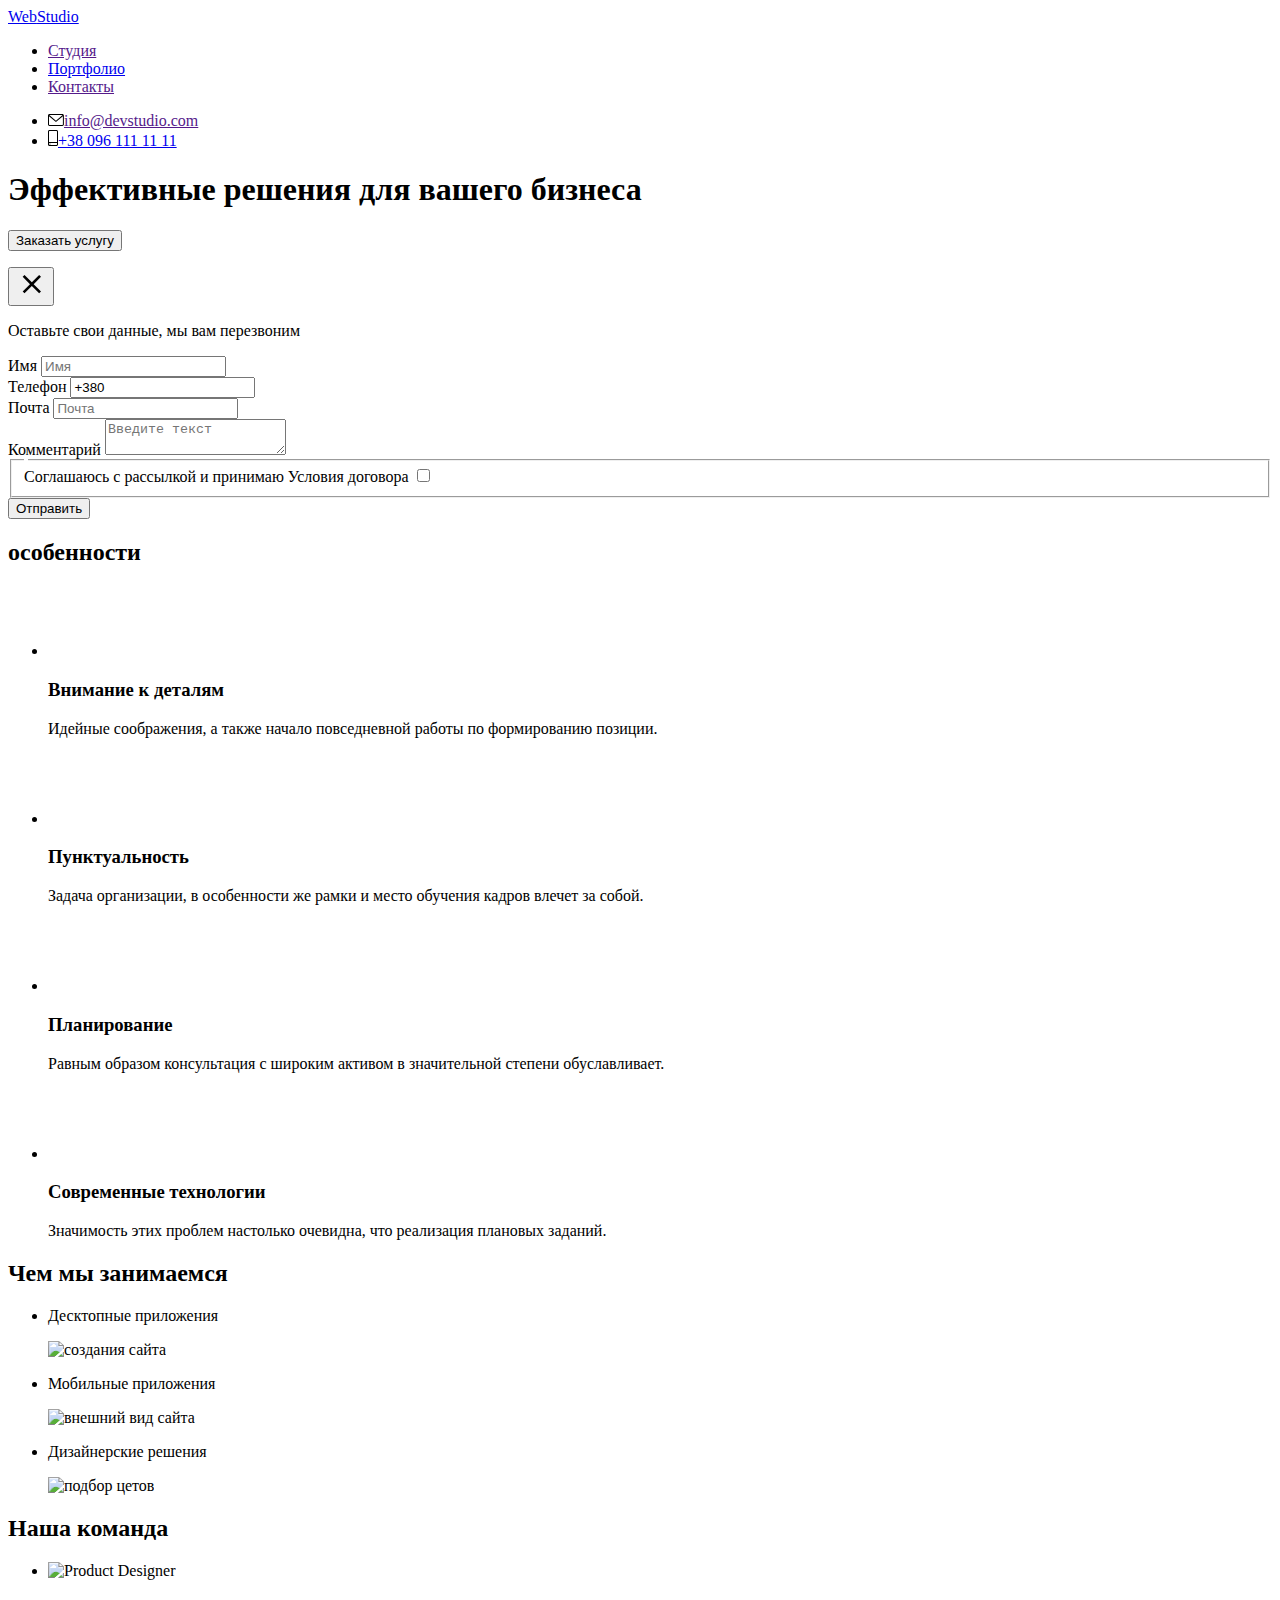
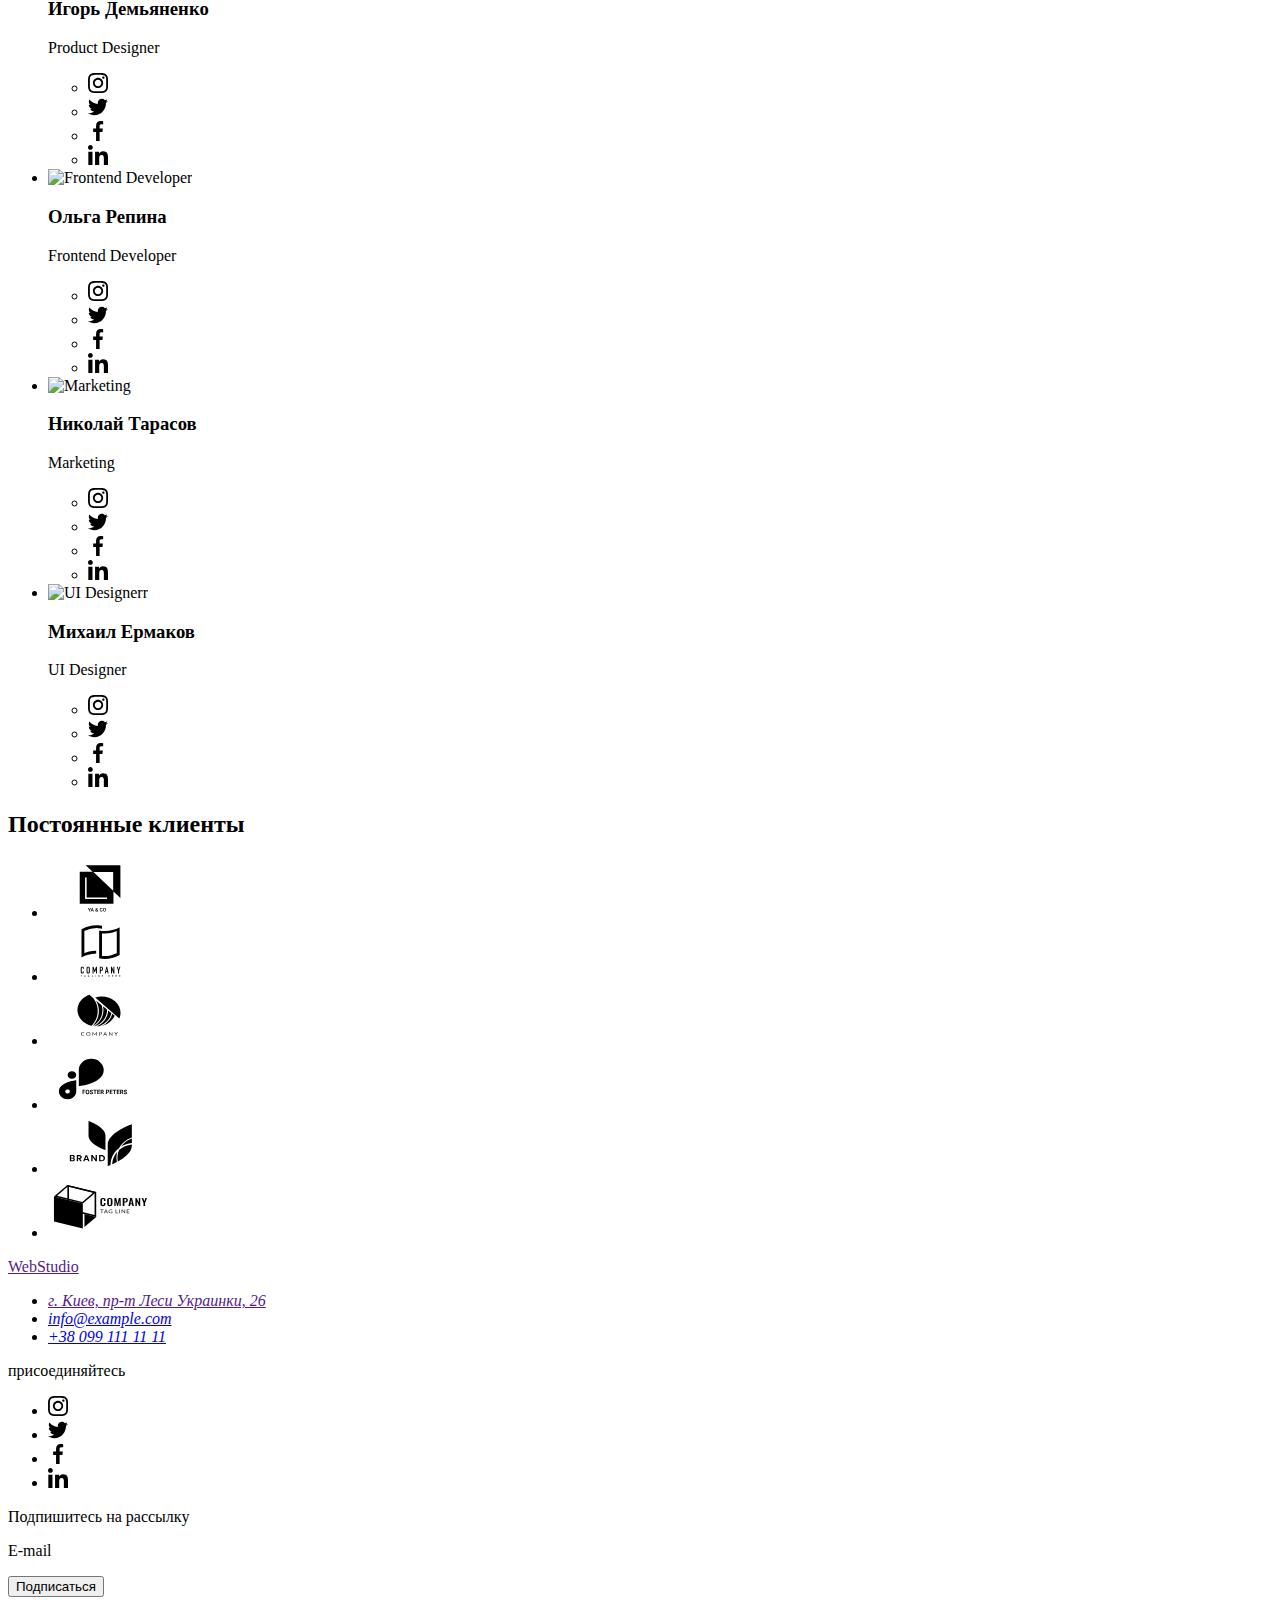
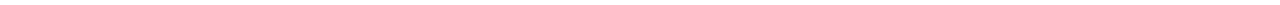
==== index.html @ a174d44d "Create index.html" ====
<!DOCTYPE html>
<html lang="ru">

<head>
    <meta charset="UTF-8" />
    <meta http-equiv="X-UA-Compatible" content="IE=edge" />
    <meta name="viewport" content="width=device-width, initial-scale=1.0" />
    <title>WebStudio</title>
    <link rel="preconnect" href="https://fonts.googleapis.com">
    <link rel="preconnect" href="https://fonts.gstatic.com" crossorigin>
    <link
        href="https://fonts.googleapis.com/css2?family=Raleway:wght@700&family=Roboto:wght@400;500;700;900&display=swap"
        rel="stylesheet">
        <link rel="stylesheet" href="https://cdnjs.cloudflare.com/ajax/libs/modern-normalize/1.1.0/modern-normalize.min.css"
            integrity="sha512-wpPYUAdjBVSE4KJnH1VR1HeZfpl1ub8YT/NKx4PuQ5NmX2tKuGu6U/JRp5y+Y8XG2tV+wKQpNHVUX03MfMFn9Q=="
            crossorigin="anonymous" referrerpolicy="no-referrer" />
        <link rel="stylesheet" href="css/styles.css">
</head>

<body>
    <!-- #header-->
    <header class="header2">
        <div class="container container-flax"> 
           
    
        <nav class="header-nav">
            <a class="header-logo" href="./index.html"><span class="header-logo-web">Web</span>Studio</a>

            <ul class="header-list1 list">
                <li class="header-item"><a href="" class="header-link link active">Студия</a></li>
                <li class="header-item"><a href="./portfolio.html" class="header-link link">Портфолио</a></li>
                <li class="header-item"><a href="" class="header-link link">Контакты</a></li>
            </ul>
        </nav>
    
        <ul class="header-list2 list">
           
            <li class="header-items header-item2 link"><a class="header-adres link" href=""><svg class="header-soc-icon" width="16" height="12">
                <use href="./images/symbol-defs2.svg#icon-envelope-1"></use>
            </svg>info@devstudio.com</a>
            </li>
         
            <li class="header-items-adres"><a class="header-tel link" href="tel:+380961111111"> <svg class="header-soc-icon" width="10" height="16">
                <use href="./images/symbol-defs2.svg#icon-smartphone-1"></use>
            </svg>+38 096 111 11 11</a></li>
          
        </ul>
        
        </div>
    </header>
    <main>
        <!-- sectio 1 -->
        <section class="hero">
            <div class="container">
            <h1 class="hero-title">Эффективные решения для вашего бизнеса</h1>
            <button data-modal-open type="button" class="hero-btn btn" >Заказать услугу</button>
            <div class="backdrop is-hidden" data-modal>
                <div class="modal">
                    <P></P>
                    <button data-modal-close class="hero-close">
                        <span class="hero-link"><svg class="hero-soc-icon" width="30" height="30">
                            <use href="./images/symbol-defs5.svg#icon-modal-1"></use>
                        </svg></span>
                    </button>
                    <p class="modal-title">Оставьте свои данные, мы вам перезвоним</p>
                    <form class="modal-form" >
                        <div class="modal-form">
                      <label class="input-text" for="user-name">Имя</label>
                    <input
                     type="text"
                     placeholder="Имя" 
                     name="user-name" 
                     class="modal-input" 
                     minlength="2"
                     id="user-name">
                
                     
                    
                    </div>
                     
                   
                    <div class="modal-form">
                    <label class="input-text" for="numer-tel">Телефон</label>
                    <input 
                    type="tel" 
                    placeholder="Телефон" 
                    name="numer-tel" 
                    class="modal-input"
                    id="numer-tel"
                    value="+380">
                    </div>

                    <div class="modal-form">
                    <label class="input-text" for="user-email">Почта</label>
                    <input 
                    type="email" 
                    placeholder="Почта" 
                    name="user-email" 
                    class="modal-input"
                    id="user-email">
                    </div>
                    <div class="modal-form">
                        <label class="input-text1" for="user-coment">Комментарий</label>
                        <textarea  
                        placeholder="Введите текст"
                        name="user-coment" 
                        class="modal-text" 
                        id="user-coment"></textarea>
                    
                    </div>
                    <fieldset class="modal-box">
                        <legend class="modal-text-fieldset"></legend>
                        <label for="ok" class="modal-lable">Соглашаюсь с рассылкой и принимаю <span class="modal-text-span">Условия договора</span></label>
                        <input type="checkbox"
                               name="ok"
                               id="ok">
                      
                    </fieldset>

                    <button type="submit" class="modal-btn btn">Отправить</button>
                    </form>

                    
                </div>
            </div>
            </div>
        </section>
        <!-- sectio 2 -->
        <section class="about">
            <div class="container">
            <h2 class="about-title title visually-hidden" >особенности</h2>
           
            <ul class="about-list list">
                

                <li class="about-item">
                    <p class="about-soc-link link">
                        <svg class="about-soc-icon" width="70" height="70">
                            <use href="./images/symbol-defs3.svg#icon-antenna"></use>
                        </svg>
                    
                    </p>
                    <h3 class="about-title-text">Внимание к деталям</h3>
                    <p class="about-item-text">
                        Идейные соображения, а также начало повседневной работы по
                        формированию позиции.
                    </p>
                </li>
                <li class="about-item">
                    <p  class="about-soc-link link">
                        <svg class="about-soc-icon" width="70" height="70">
                            <use href="./images/symbol-defs3.svg#icon-clock"></use>
                        </svg>         
                    </p>
                    <h3 class="about-title-text">Пунктуальность</h3>
                    <p class="about-item-text">
                        Задача организации, в особенности же рамки и место обучения кадров
                        влечет за собой.
                    </p>
                </li>
                <li class="about-item">
                    <p  class="about-soc-link link">
                        <svg class="about-soc-icon" width="70" height="70">
                            <use href="./images/symbol-defs3.svg#icon-diagram"></use>
                        </svg>
                    
                    </p>
                    <h3 class="about-title-text">Планирование</h3>
                    <p class="about-item-text">
                        Равным образом консультация с широким активом в значительной
                        степени обуславливает.
                    </p>
                </li>
                <li class="about-item">
                    <p class="about-soc-link link">
                        <svg class="about-soc-icon" width="70" height="70">
                            <use href="./images/symbol-defs3.svg#icon-astronaut"></use>
                        </svg>
                    
                    </p>
                    <h3 class="about-title-text">Современные технологии</h3>
                    <p class="about-item-text">
                        Значимость этих проблем настолько очевидна, что реализация
                        плановых заданий.
                    </p>
                </li>
            </ul>
            </div>
        </section>
        <!-- sectio 3 -->
        <section class="prices">
            <div class="container">
            <h2 class="prices-title">Чем мы занимаемся</h2>
            <ul class="prices-list list">
               
                <li class="prices-item">
                    <div class="prices-text">
                    <p class="prices-item-text">Десктопные приложения</p>
                    </div>
                    <img src="./images/img(1)(1).jpg" alt="создания сайта" width="370" height="294" />
                </li>
               
                <li class="prices-item">
                    <div class="prices-text">
                    <p class="prices-item-text">Мобильные приложения</p>
                    </div>
                    <img src="./images/img(2)(1).jpg" alt="внешний вид сайта" width="370" height="294" />
                </li>
               
                <li class="prices-item">
                    <div class="prices-text">
                    <p class="prices-item-text">Дизайнерские решения</p>
                    </div>
                    <img src="./images/img(3)(1).jpg" alt="подбор цетов" width="370" height="294" />
                </li>
                
            </ul>
            </div>
        </section>
        <!-- sectio 4 -->
        <section class="command">
            <div class="container">
            <h2 class="command-title">Наша команда</h2>
            <ul class="command-list list">
                <li class="command-item">
                    <img class="command-img" src="./images/img(4)(1).jpg" alt="Product Designer" width="270" height="260" />
                    <div class="command-title-item">
                    <h3 class="command-title-text">Игорь Демьяненко</h3>
                    <p class="command-item-text" lang="en">Product Designer</p>
                    <ul class="command-soc-list list">
                        <li class="command-item-soc">
                            <a href="" class="command-soc-link link" >
                                <svg class="command-soc-icon" width="20" height="20">
                                    <use href="./images/symbol-defs.svg#icon-instagram"></use>
                                </svg>
                            
                            </a>
                        </li>
                        <li class="command-item-soc">
                            <a href="" class="command-soc-link link">
                                <svg class="command-soc-icon" width="20" height="20">
                                    <use href="./images/symbol-defs.svg#icon-twitter"></use>
                                </svg>
                            </a>
                        </li>
                        <li class="command-item-soc">
                            <a href="" class="command-soc-link link">
                                <svg class="command-soc-icon" width="20" height="20">
                                    <use href="./images/symbol-defs.svg#icon-facebook"></use>
                                </svg>
                            </a>
                        </li>
                        <li class="command-item-soc">
                            <a href="" class="command-soc-link link">
                                <svg class="command-soc-icon" width="20" height="20">
                                    <use href="./images/symbol-defs.svg#icon-linkedin"></use>
                                </svg>
                            </a>
                        </li>
                    </ul>
                    </div>
                </li>
                <li class="command-item">
                    <img class="command-img" src="./images/img(5)(1).jpg" alt="Frontend Developer" width="270" height="260" />
                    <div class="command-title-item">
                    <h3 class="command-title-text">Ольга Репина</h3>
                    <p class="command-item-text" lang="en">Frontend Developer</p>
                    <ul class="command-soc-list list">
                        <li class="command-item-soc">
                            <a href="" class="command-soc-link link">
                                <svg class="command-soc-icon" width="20" height="20">
                                    <use href="./images/symbol-defs.svg#icon-instagram"></use>
                                </svg>
                            </a>
                        </li>
                        <li class="command-item-soc">
                            <a href="" class="command-soc-link link">
                                <svg class="command-soc-icon" width="20" height="20">
                                    <use href="./images/symbol-defs.svg#icon-twitter"></use>
                                </svg>
                            </a>
                        </li>
                        <li class="command-item-soc">
                            <a href="" class="command-soc-link link">
                                <svg class="command-soc-icon" width="20" height="20">
                                    <use href="./images/symbol-defs.svg#icon-facebook"></use>
                                </svg>
                            </a>
                        </li>
                        <li class="command-item-soc">
                            <a href="" class="command-soc-link link">
                                <svg class="command-soc-icon" width="20" height="20">
                                    <use href="./images/symbol-defs.svg#icon-linkedin"></use>
                                </svg>
                            </a>
                        </li>
                    </ul>
                    </div>
                </li>
                <li class="command-item">
                    <img class="command-img" src="./images/img(6)(1).jpg" alt="Marketing" width="270" height="260" />
                    <div class="command-title-item">
                    <h3 class="command-title-text">Николай Тарасов</h3>
                    <p class="command-item-text" lang="en">Marketing</p>
                    <ul class="command-soc-list list">
                        <li class="command-item-soc">
                            <a href="" class="command-soc-link link">
                                <svg class="command-soc-icon" width="20" height="20">
                                    <use href="./images/symbol-defs.svg#icon-instagram"></use>
                                </svg>
                            </a>
                        </li>
                        <li class="command-item-soc">
                            <a href="" class="command-soc-link link">
                                <svg class="command-soc-icon" width="20" height="20">
                                    <use href="./images/symbol-defs.svg#icon-twitter"></use>
                                </svg>
                            </a>
                        </li>
                        <li class="command-item-soc">
                            <a href="" class="command-soc-link link">
                                <svg class="command-soc-icon" width="20" height="20">
                                    <use href="./images/symbol-defs.svg#icon-facebook"></use>
                                </svg>
                            </a>
                        </li>
                        <li class="command-item-soc">
                            <a href="" class="command-soc-link link">
                                <svg class="command-soc-icon" width="20" height="20">
                                    <use href="./images/symbol-defs.svg#icon-linkedin"></use>
                                </svg>
                            </a>
                        </li>
                    </ul>
                    </div>
                </li>
                <li class="command-item">
                    <img class="command-img" src="./images/img(7)(1).jpg" alt="UI Designerr" width="270" height="260" />
                    <div class="command-title-item">
                    <h3 class="command-title-text">Михаил Ермаков</h3>
                    <p class="command-item-text" lang="en">UI Designer</p>
                    <ul class="command-soc-list list">
                        <li class="command-item-soc">
                            <a href="" class="command-soc-link link">
                                <svg class="command-soc-icon" width="20" height="20">
                                    <use href="./images/symbol-defs.svg#icon-instagram"></use>
                                </svg>
                            </a>
                        </li>
                        <li class="command-item-soc">
                            <a href="" class="command-soc-link link">
                                <svg class="command-soc-icon" width="20" height="20">
                                    <use href="./images/symbol-defs.svg#icon-twitter"></use>
                                </svg>
                            </a>
                        </li>
                        <li class="command-item-soc">
                            <a href="" class="command-soc-link link">
                                <svg class="command-soc-icon" width="20" height="20">
                                    <use href="./images/symbol-defs.svg#icon-facebook"></use>
                                </svg>
                            </a>
                        </li>
                        <li class="command-item-soc">
                            <a href="" class="command-soc-link link">
                                <svg class="command-soc-icon" width="20" height="20">
                                    <use href="./images/symbol-defs.svg#icon-linkedin"></use>
                                </svg>
                            </a>
                        </li>
                    </ul>
                    </div>
                </li>
            </ul>
            </div>
            </section>
            
            <!-- section 5 -->
        <section class="customer">
        <div class="container">
         <h2 class="customer-title">Постоянные клиенты</h2>
         <ul class="customer-list list">
             <li class="customer-soc-item">
                 <a href="" class="customer-soc-link link">
                    <svg class="customer-soc-icon" width="106" height="60">
                        <use href="./images/symbol-defs4.svg#icon-Logo1"></use>
                    </svg>
                 </a>
             </li>
            <li class="customer-soc-item">
                <a href="" class="customer-soc-link link">
                    <svg class="customer-soc-icon" width="106" height="60">
                        <use href="./images/symbol-defs4.svg#icon-Logo2"></use>
                    </svg>
                </a>
            </li>
            <li class="customer-soc-item">
                <a href="" class="customer-soc-link link">
                    <svg class="customer-soc-icon" width="106" height="60">
                        <use href="./images/symbol-defs4.svg#icon-Logo3"></use>
                    </svg>
                </a>
            </li>
            <li class="customer-soc-item">
                <a href="" class="customer-soc-link link">
                    <svg class="customer-soc-icon" width="106" height="60">
                        <use href="./images/symbol-defs4.svg#icon-Logo4"></use>
                    </svg>
                </a>
            </li>
            <li class="customer-soc-item">
                <a href="" class="customer-soc-link link">
                    <svg class="customer-soc-icon" width="106" height="60">
                        <use href="./images/symbol-defs4.svg#icon-Logo5"></use>
                    </svg>
                </a>
            </li>
            <li class="customer-soc-item">
                <a href="" class="customer-soc-link link">
                    <svg class="customer-soc-icon" width="106" height="60">
                        <use href="./images/symbol-defs4.svg#icon-Logo6"></use>
                    </svg>
                </a>
            </li>
         </ul>

        </div>
        </section>
    </main>
    <!-- footer -->
    <footer class="footer">
        <div class="container footer__container">
            
            <div class="footer-flax1">
        <a class="footer-logo"  href=""><span class="footer-logo-web">Web</span>Studio</a>
        <address class="footer-addres">
            <ul class="footer-list list">
                <li class="footer-item"><a class="footer-link link" href="">г. Киев, пр-т Леси Украинки, 26</a></li>
                <li class="footer-item"><a class="footer-adres link" href="info@example.com">info@example.com</a></li>
                <li class="footer-iten"><a class="footer-tel link" href="tel:+380991111111">+38 099 111 11 11</a></li>
            </ul>
            </address>
            </div>
        
        <div class="footer-flax2">
        <p class="footer-text">присоединяйтесь</p>
        <ul class="footer-list-soc list">
          <li class="footer-item-soc">
            <a href="" class="footer-soc-link link">
                <svg class="footer-soc-icon" width="20" height="20">
                    <use href="./images/symbol-defs.svg#icon-instagram"></use>
                </svg>
            </a>
        </li>
        <li class="footer-item-soc">
            <a href="" class="footer-soc-link link">
                <svg class="footer-soc-icon" width="20" height="20">
                    <use href="./images/symbol-defs.svg#icon-twitter"></use>
                </svg>
            </a>
        </li>
        <li class="footer-item-soc">
            <a href="" class="footer-soc-link link">
                <svg class="footer-soc-icon" width="20" height="20">
                    <use href="./images/symbol-defs.svg#icon-facebook"></use>
                </svg>
            </a>
        </li>
        <li class="footer-item-soc">
            <a href="" class="footer-soc-link link">
                <svg class="footer-soc-icon" width="20" height="20">
                    <use href="./images/symbol-defs.svg#icon-linkedin"></use>
                </svg>
            </a>
        </li>

        </ul>
        </div>
<div class="footer-flax3">
    <p class="footer-text1">Подпишитесь на рассылку</p>
    <div class="footer-flax4">
        <p class="footer-text2" lang="en">E-mail</p>
    </div>
    </div>

<button class="footer-btn btn">Подписаться</button>


        </div>
    </footer>
    <script src="./js/modal.js"></script>
</body>

</html>
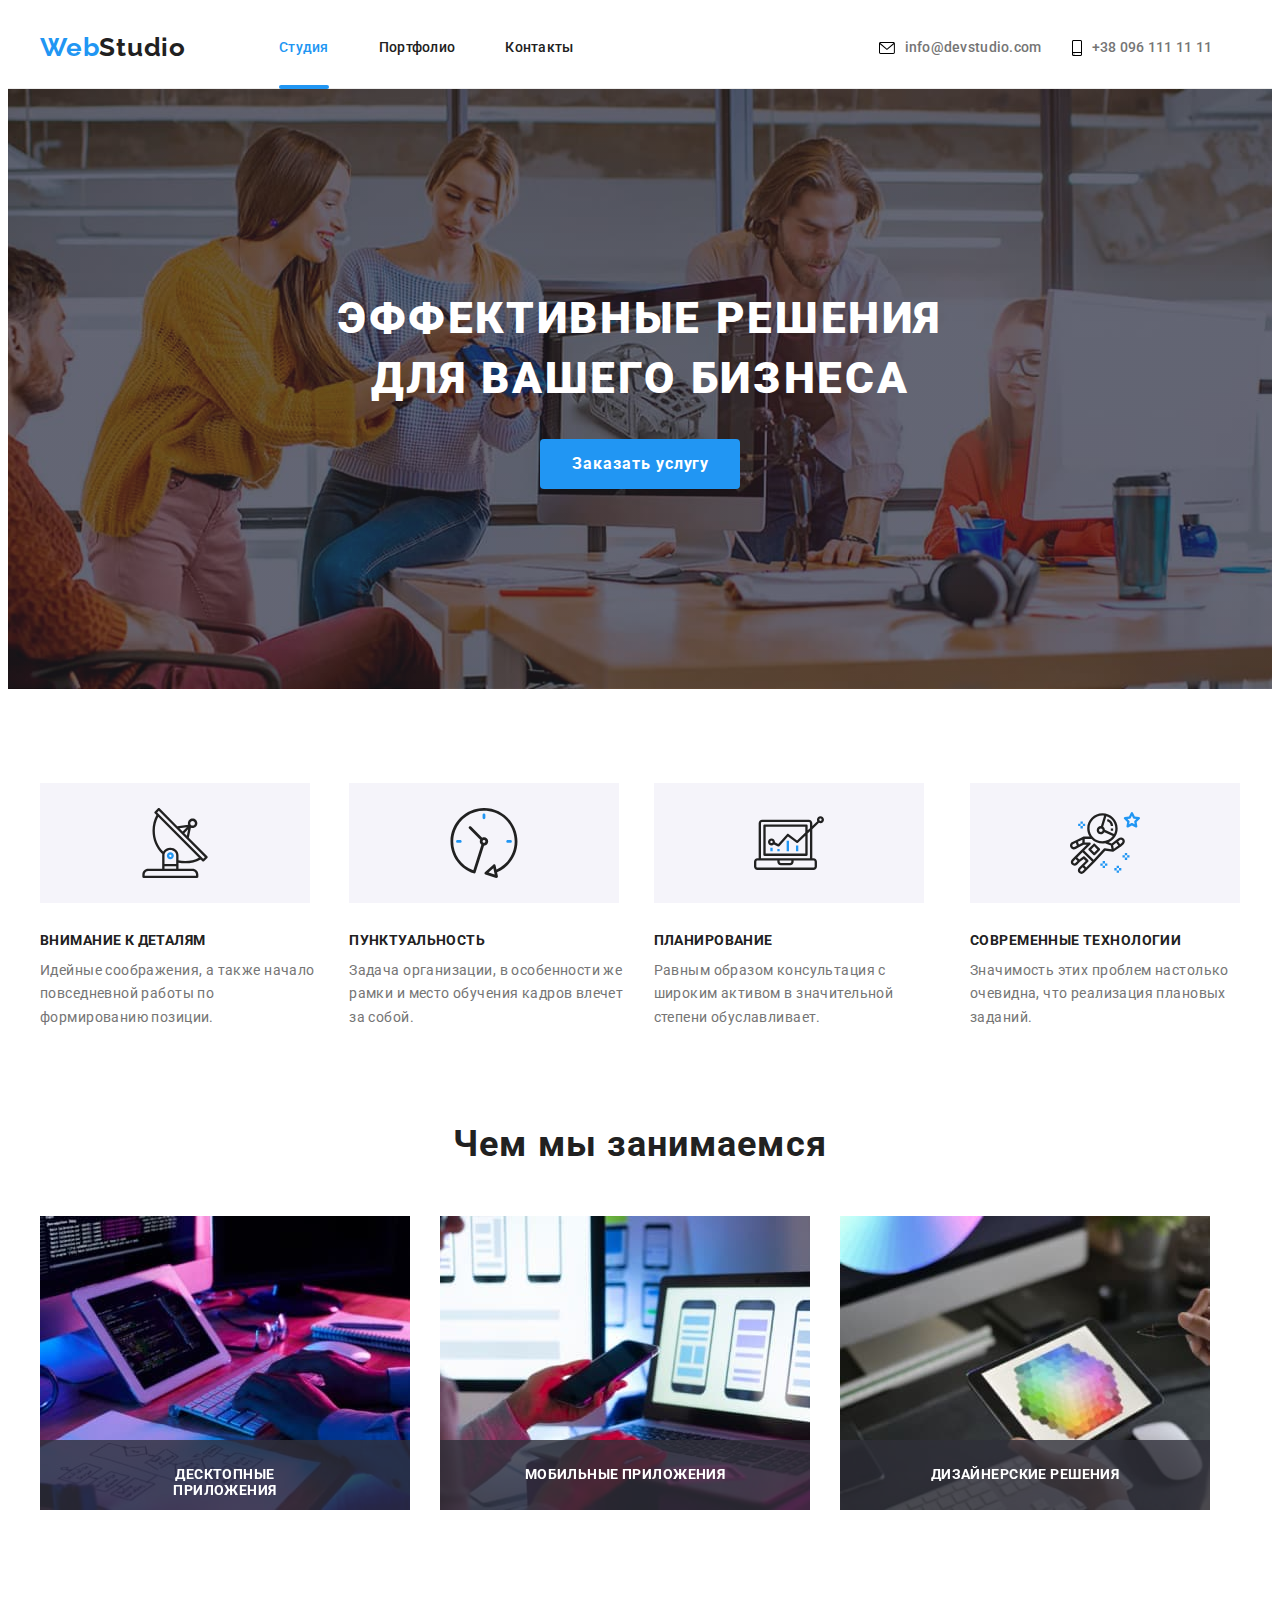
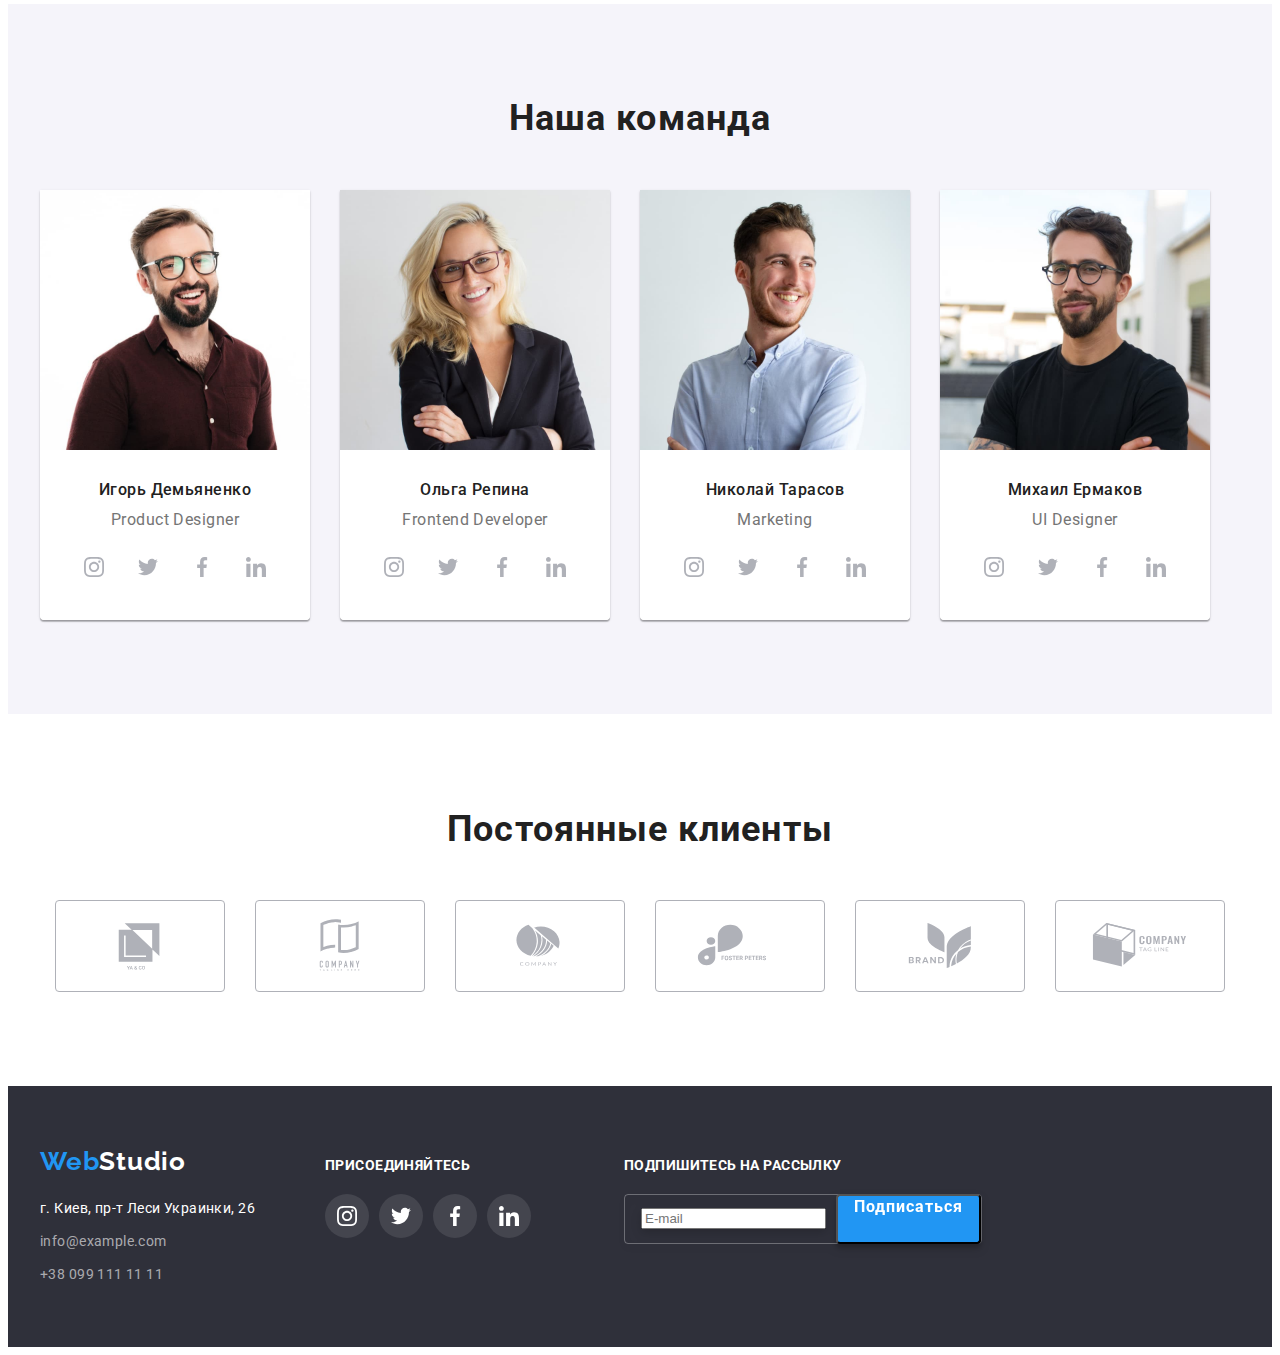
==== commit 980b6e59: "Update index.html" ====
--- a/index.html
+++ b/index.html
@@ -66,38 +66,47 @@
                     <form class="modal-form" >
                         <div class="modal-form">
                       <label class="input-text" for="user-name">Имя</label>
+                      <div class="input-wrap">
                     <input
-                     type="text"
-                     placeholder="Имя" 
+                     type="text"                      
                      name="user-name" 
                      class="modal-input" 
                      minlength="2"
                      id="user-name">
-                
-                     
-                    
-                    </div>
-                     
-                   
+                     <svg class="input-icon" width="18" height="18">
+                        <use href="./images/symbol-defs6.svg#icon-person"></use>
+                     </svg>
+                    </div>                                                      
+                    </div>
+                                        
                     <div class="modal-form">
                     <label class="input-text" for="numer-tel">Телефон</label>
+                    <div class="input-wrap">
                     <input 
-                    type="tel" 
-                    placeholder="Телефон" 
+                    type="tel"                     
                     name="numer-tel" 
                     class="modal-input"
-                    id="numer-tel"
-                    value="+380">
+                    id="numer-tel">
+                    <svg class="input-icon" width="18" height="18">
+                        <use href="./images/symbol-defs6.svg#icon-phone"></use>
+                    </svg>
+                    </div>
+                    
                     </div>
 
                     <div class="modal-form">
                     <label class="input-text" for="user-email">Почта</label>
+                    <div class="input-wrap">
                     <input 
                     type="email" 
-                    placeholder="Почта" 
+                     
                     name="user-email" 
                     class="modal-input"
                     id="user-email">
+                    <svg class="input-icon" width="18" height="18">
+                        <use href="./images/symbol-defs6.svg#icon-email"></use>
+                    </svg>
+                    </div>
                     </div>
                     <div class="modal-form">
                         <label class="input-text1" for="user-coment">Комментарий</label>
@@ -108,14 +117,21 @@
                         id="user-coment"></textarea>
                     
                     </div>
-                    <fieldset class="modal-box">
-                        <legend class="modal-text-fieldset"></legend>
-                        <label for="ok" class="modal-lable">Соглашаюсь с рассылкой и принимаю <span class="modal-text-span">Условия договора</span></label>
+                    <div class="modal-form1">
                         <input type="checkbox"
-                               name="ok"
-                               id="ok">
-                      
-                    </fieldset>
+                         class="modal-check visually-hidden"
+                         id="modal-check"
+                         name="privacy-check" >
+                <label for="modal-check" class="modal-lable">
+             <span class=" modal-span">
+    <svg class="icon-check" width="13" height="10">
+        <use href="./images/symbol-defs8.svg#icon-check2"></use>
+    </svg>
+               </span>
+                    Соглашаюсь с рассылкой и принимаю <span class="modal-text-span">Условия договора</span>
+                
+                </label>
+                        </div>
 
                     <button type="submit" class="modal-btn btn">Отправить</button>
                     </form>
@@ -477,13 +493,23 @@
         </ul>
         </div>
 <div class="footer-flax3">
-    <p class="footer-text1">Подпишитесь на рассылку</p>
+    <label class="footer-text1" for="user-email1">Подпишитесь на рассылку</label>
     <div class="footer-flax4">
-        <p class="footer-text2" lang="en">E-mail</p>
+       <div class="footer-input-mail">
+        <input type="email"
+                        placeholder="E-mail"
+                        name="user-email1" 
+                        class="modal-footer-input" 
+                        id="user-email1"> 
+                        </div>
+        
+        <button class="footer-btn btn">Подписаться <svg class="footer-btn-icon" width="24" height="24">
+            <use href="./images/symbol-defs9.svg#icon-icon-send"></use>
+        </svg></button>
     </div>
     </div>
 
-<button class="footer-btn btn">Подписаться</button>
+
 
 
         </div>
--- a/css/styles.css
+++ b/css/styles.css
@@ -0,0 +1,1363 @@
+:root {
+  --header-color: #212121;
+  --first-title-color: #212121;
+  --second-title-color: #757575;
+  --first-btn-color: #ffffff;
+  --accent-color: #2196f3;
+  --backg-color: #e5e5e5;
+  --backg-color2: #F5F4FA;
+  --hero-color: #2f303a;
+  --timing-funtion:cubic-bezier(0.4, 0, 0.2, 1)
+}
+
+p,h1,h2,h3,h4,h5,h6{
+  margin: 0;
+}
+img{
+  display: block;
+}
+ul,ol{
+  margin: 0;
+  padding-left: 0;
+}
+
+body {
+  font-family: "Roboto", sans-serif;
+  background-color: var(--first-btn-color);
+  color: var(--second-title-color);
+  letter-spacing: 0.03em;
+}
+.list,
+.link {
+  list-style: none;
+  text-decoration: none;
+}
+.container{
+  width: 1200px;
+  padding-left: 15px;
+  padding-right: 15px;
+  margin: 0 auto;
+  
+  
+}
+:active,
+:hover,
+:focus {
+  outline-offset: 0;
+}
+
+                                                             /* HEADER */
+
+.header {
+  background-color: var(--first-btn-color);
+border-bottom: 1px solid #ECECEC;
+
+
+
+
+
+
+
+
+}
+.header2 {
+  background-color: var(--first-btn-color);
+  border-bottom: 1px solid #ECECEC;
+  
+
+
+  
+}
+
+.header-soc-icon{
+  margin-right: 10px;
+  transition-timing-function: var(--timing-funtion);
+  transition-duration: 250ms;
+  transition-property: fill ;
+  
+}
+.header-soc-icon:hover{
+ fill: var(--accent-color);
+transition-timing-function: var(--timing-funtion);
+transition-duration: 250ms;
+transition-property: fill;
+}
+.header-soc-icon:focus {
+  fill: var(--accent-color);
+  transition-timing-function: var(--timing-funtion);
+  transition-duration: 250ms;
+  transition-property: fill;
+}
+
+
+
+.header-adres{
+  display: flex;
+  padding-top: 32px;
+  padding-bottom: 32px;
+}
+.header-items-adres{
+  display: flex;
+  align-items: center;
+  justify-content: center;
+  
+}
+
+
+
+
+  
+
+.header-soc-link1 {
+  width: 16px;
+  height: 12px;
+  display: flex;
+  align-items: center;
+  justify-content: center;
+  margin-right: 10px;
+}
+.header-soc-link2{
+    width: 10px;
+    height: 16px;
+    display: flex;
+    align-items: center;
+    justify-content: center;
+    margin-right: 10px;
+
+}
+.header-soc-link1:hover{
+  fill: var(--accent-color);
+  transition-timing-function: var(--timing-funtion);
+  transition-duration: 250ms;
+  transition-property: color ;
+}
+.header-adres:hover svg {
+  fill: var(--accent-color);
+  transition-timing-function: var(--timing-funtion);
+  transition-duration: 250ms;
+  transition-property: fill ;
+}
+.header-adres:focus svg {
+  fill: var(--accent-color);
+  transition-timing-function: var(--timing-funtion);
+  transition-duration: 250ms;
+  transition-property: fill ;
+}
+.container-flax,
+.header-nav,
+.header-list1,
+.header-list2{
+  display: flex;
+  
+}
+.header-tel{
+  padding-bottom: 32px;
+  padding-top: 32px;
+}
+.header-tel:hover svg{
+  fill: var(--accent-color);
+  transition-timing-function: var(--timing-funtion);
+  transition-duration: 250ms;
+  transition-property: fill ;
+}
+.header-tel:focus svg {
+  fill: var(--accent-color);
+  transition-timing-function: var(--timing-funtion);
+  transition-duration: 250ms;
+  transition-property: fill ;
+}
+.header-item:first-child{
+  margin-left: 0;
+}
+.header-item{
+  margin-left: 50px; 
+  
+  
+}
+
+  .header-link.active::after {
+    
+    content: '';
+    position: absolute;
+    bottom: -1px;
+    left: 0;
+    width: 100%;
+    height: 4px;
+    background: #2196F3;
+    border-radius: 2px;
+    display: block;
+   
+    
+  }
+
+
+.header-item2{
+  margin-right: 30px;
+}
+
+.header-list1 {
+ 
+  margin-left: 93px;
+}
+.header-list2{
+  margin-left: 305px;
+  align-items: center;
+  justify-content: center;
+}
+
+
+
+.header-nav {
+  align-items: center;
+}
+
+
+
+.header-logo{
+  font-family: 'Raleway', sans-serif;
+  font-style: normal;
+  font-weight: 700;
+  font-size: 26px;
+  line-height:1.19;
+  letter-spacing: 0.03em;
+  color: var(--first-title-color);
+  text-decoration: none;
+  padding-top: 24px;
+  padding-bottom: 25px;
+}
+
+
+.header-logo-web{
+  font-family: 'Raleway',sans-serif;
+  font-style: normal;
+  font-weight: 700;
+  font-size: 26px;
+  line-height: 1.19;
+  letter-spacing: 0.03em;
+  color: var(--accent-color);
+}
+.link {
+  text-decoration: none;
+  
+}
+
+.visually-hidden {
+  position: absolute;
+  white-space: nowrap;
+  width: 1px;
+  height: 1px;
+  overflow: hidden;
+  border: 0;
+  padding: 0;
+  clip: rect(0 0 0 0);
+  clip-path: inset(50%);
+  margin: -1px;
+}
+
+.header-link {
+  font-weight: 500;
+  font-size: 14px;
+  line-height:1.14;
+  letter-spacing: 0.02em;
+  color: var(--header-color);
+  display: block;
+  transition-timing-function: var(--timing-funtion);
+  transition-duration: 250ms;
+  transition-property: color ;
+  
+  
+  
+}
+
+.header-link{
+  padding-top: 32px;
+  padding-bottom: 32px;
+  display: block;
+  position: relative;
+transition-timing-function: var(--timing-funtion);
+transition-duration: 250ms;
+transition-property: color ;
+}
+.header-link:hover,
+.header-link:focus,
+.header-link.active
+{
+  color: var(--accent-color);
+  transition-timing-function: var(--timing-funtion);
+  transition-duration: 250ms;
+  transition-property: color ;
+}
+.header-tel, .header-adres {
+  font-weight: 500;
+  font-size: 14px;
+  line-height:1.14;
+  letter-spacing: 0.02em;
+  color: var(--second-title-color);
+  display: flex;
+  align-items: center;
+  justify-content: center;
+transition-timing-function: var(--timing-funtion);
+transition-duration: 250ms;
+transition-property: color;
+}
+
+.header-adres:hover,
+.header-adres:focus{
+  color: var(--accent-color);
+  transition-timing-function: var(--timing-funtion);
+  transition-duration: 250ms;
+  transition-property: color ;
+  
+  
+}
+
+.header-tel:hover,
+.header-tel:focus {
+  color: var(--accent-color);
+  transition-timing-function: var(--timing-funtion);
+  transition-duration: 250ms;
+  transition-property: color ;
+
+}
+                                                            /* HERO */
+.hero {
+  background-color: var(--hero-color);
+ padding: 200px 0px;
+
+ 
+}
+
+
+.backdrop{
+  position: fixed;
+  width: 100%;
+  height: 100%;
+  left: 0;
+  top: 0;
+  
+  background: rgba(0, 0, 0, 0.2);
+  opacity: 1;
+  transition: opacity 250ms var(--timing-funtion);
+
+  
+
+ 
+}
+.backdrop.is-hidden{
+  opacity: 0;
+  pointer-events: none;
+  
+}
+.backdrop.is-hidden .modal{
+  transform: translate(-50%, -50%) scale(2);
+
+}
+.input-text{
+  display: block;
+  width: 25px;
+  height: 14px;
+  
+  font-family: 'Roboto';
+  font-style: normal;
+  font-weight: 400;
+  font-size: 12px;
+  line-height: 1.17;
+
+  letter-spacing: 0.01em;
+  margin-bottom: 4px;
+  
+  color: var(--second-title-color);
+}
+.modal-text::placeholder{
+  font-family: 'Roboto';
+  font-style: normal;
+  font-weight: 400;
+  font-size: 14px;
+  line-height: 1.17;
+  letter-spacing: 0.01em;
+  
+  color: rgba(117, 117, 117, 0.5);
+}
+.modal-box{
+  border: none;
+}
+.modal-text-span{
+  color: var(--accent-color);
+}
+
+.modal-lable{
+    width: 400.62px;
+    height: 24px;
+    font-family: 'Roboto';
+    font-style: normal;
+    font-weight: 400;
+    font-size: 14px;
+    line-height: 1.71;
+    letter-spacing: 0.03em;
+    color:var(--second-title-color);
+   
+
+}
+.input-text1{
+  display: block;
+  width: 80px;
+  height: 14px;
+  margin-bottom: 4px;
+  
+  
+  font-family: 'Roboto';
+  font-style: normal;
+  font-weight: 400;
+  font-size: 12px;
+  line-height: 1.17;
+  
+  letter-spacing: 0.01em;
+}
+.modal-text{
+
+  color: var(--second-title-color);
+  width: 448px;
+  height: 120px; 
+  border: 1px solid rgba(33, 33, 33, 0.2);
+  box-sizing: border-box;
+  border-radius: 4px;
+  padding: 12px 16px;
+  resize: none;
+  
+ 
+}
+.modal-form{
+margin-bottom: 10px;
+}
+.modal-input{
+  width: 448px;
+  height: 40px;  
+  border: 1px solid rgba(33, 33, 33, 0.2);
+  box-sizing: border-box;
+  border-radius: 4px;
+  background-color: transparent;
+  
+}
+
+
+.modal-btn{
+  width: 200px;
+  height: 50px;
+  font-family: 'Roboto';
+  font-style: normal;
+  font-weight: 700;
+  font-size: 16px;
+  line-height: 1.88; 
+  letter-spacing: 0.06em;
+  background: var(--accent-color); 
+  color: var(--first-btn-color);
+  display: flex;
+  align-items: center;
+  justify-content: center;
+   margin-left: 124px;
+}
+.modal-title{
+ 
+  width: 448px;
+  height: 23px;
+  
+  
+  font-family: 'Roboto';
+  font-style: normal;
+  font-weight: 700;
+  font-size: 20px;
+  line-height: 1.15;
+  text-align: center;
+  letter-spacing: 0.03em;
+  
+  color: var(--first-title-color);
+  margin-bottom: 12px;  
+}
+.modal{
+  background: var(--first-btn-color);
+position: absolute;
+width: 528px;
+height: 581px;
+left: 50%;
+top: 50%;
+padding: 40px;
+
+
+background: var(--first-btn-color);
+box-shadow: 0px 1px 3px rgba(0, 0, 0, 0.12),
+0px 1px 1px rgba(0, 0, 0, 0.14),
+0px 2px 1px rgba(0, 0, 0, 0.2);
+border-radius: 4px;
+  transform: translate(-50%, -50%) scale(1);
+  transition: transform 250ms var(--timing-funtion);
+  
+}
+
+.hero-close{
+  position: absolute;
+  width: 30px;
+  height: 30px;
+  left: 490px;
+  top: 8px;
+  border: 1px solid rgba(0, 0, 0, 0.1);
+  box-sizing: border-box;
+  border-radius: 50%;
+  background: #FFFFFF;
+  cursor: pointer;
+  
+
+
+}
+.hero-link{
+display: flex;
+}
+
+
+
+
+
+.hero{
+  max-width: 1600px;
+  margin: 0 auto;
+  background-image: linear-gradient(to right,
+  rgba(47, 48, 58, 0.4),
+  rgba(47, 48, 58, 0.4)),  
+ url(../images/backgroundhero.jpg);
+ background-repeat: no-repeat;
+ background-position: center;
+ background-size: cover;
+
+}
+
+
+
+
+  
+.hero-title{
+  font-weight: 900;
+  font-size: 44px;
+  line-height:1.36;
+  text-align: center;
+  letter-spacing: 0.06em;
+  text-transform: uppercase;
+  color: var(--first-btn-color);
+  max-width: 696px;
+  align-items: center;
+  margin: auto;
+  margin-bottom: 30px;
+  
+}
+.hero-btn {
+  background-color: var(--accent-color);
+  font-family: inherit;
+  font-weight: 700;
+  font-size: 16px;
+  line-height:1.87;
+  text-align: center;
+  letter-spacing: 0.06em;
+  color: var(--first-btn-color);
+  border-radius: 4px;
+  max-width: 200px;
+  max-height: 50px;
+  border: 0;
+  display: flex;
+  cursor: pointer;
+  margin: auto;
+  padding: 10px 32px;
+  align-items: center;
+  white-space: nowrap;
+
+}
+
+
+                                                            /* ABOUT */
+.about{
+  margin: 0 auto;
+  background-color: var(--first-btn-color);
+  padding: 94px 0px;
+}
+
+.about-title-text{
+  font-weight: 700;
+  font-size: 14px;
+  line-height:1.14;
+  letter-spacing: 0.03em;
+  text-transform: uppercase;
+  color: var(--first-title-color);
+  margin-bottom: 10px;
+
+}
+
+.about-item:first-child{
+  margin-left: 0;
+}
+  .about-item{
+    margin-left: 30px;
+    min-width: 270px;
+  }
+.about-list{
+  display: flex;
+}
+.about-item-text{
+  font-weight: 400;
+  font-size: 14px;
+  line-height:1.71;
+  letter-spacing: 0.03em;
+  color: var(--second-title-color);
+}
+.about-soc-link{
+  width: 270px;
+  height: 120px;
+ background-color:#F5F4FA; 
+ display: flex;
+ align-items: center;
+ justify-content: center;
+ margin-bottom: 30px;
+}
+  
+
+
+
+
+
+                                                            /* PRICES */
+.prices{
+  background-color:var(--first-btn-color );
+padding: 0px 0px 94px 0px;
+}
+.prices-title{
+  font-weight: 700;
+  font-size: 36px;
+  line-height:1.16;
+  text-align: center;
+  letter-spacing: 0.03em;
+  color: var(--first-title-color);
+  margin-bottom: 50px;
+}
+.prices-list{
+  display: flex;
+  min-width: 100%;
+  height: auto;
+}
+.prices-item{
+margin-right: 30px;
+display: flex;
+align-items: flex-end;
+}
+.prices-item:last-child{
+  margin-right: 0;
+}
+.prices-item-text{
+  font-family: 'Roboto';
+  font-style: normal;
+  font-weight: 700;
+  font-size: 14px;
+  line-height: 1.14;
+  text-align: center;
+  letter-spacing: 0.03em;
+  text-transform: uppercase;
+  text-decoration: none;
+
+  
+  color: #FFFFFF;
+}
+.prices-item-text{
+  width: 205px;
+  height: 16px;
+  
+  
+
+ 
+
+}
+.prices-text{
+  position: absolute;
+  width: 370px;
+  height: 70px;
+  display: flex;
+  align-items: center;
+  justify-content: center;
+  background-color: rgba(47, 48, 58, 0.8);
+
+ 
+  
+ 
+}
+
+                                                            /* COMMAND */
+                                                       
+.command {
+  margin: 0 auto;
+  background-color: var(--backg-color2);
+padding: 94px 0px;
+  padding-top: 94px;
+  padding-bottom: 94px;
+}
+.command-item-soc{
+  margin-right: 10px;
+  transition-timing-function: var(--timing-funtion);
+  transition-duration: 250ms;
+  transition-property: fill;
+
+}
+.command-soc-link:hover,
+.command-soc-link:focus {
+  background-color: var(--accent-color);
+  transition-timing-function: var(--timing-funtion);
+  transition-duration: 250ms;
+  transition-property: background-color;
+  
+}
+.command-soc-link:hover .command-soc-icon{
+  fill: #ffffff;
+  transition-timing-function: var(--timing-funtion);
+  transition-duration: 250ms;
+  transition-property: fill ;
+ 
+}
+.command-soc-link:focus .command-soc-icon {
+  fill: #ffffff;
+  transition-timing-function: var(--timing-funtion);
+  transition-duration: 250ms;
+  transition-property: fill ;
+  
+}
+
+.command-item-soc:last-child{
+  margin-right: 0;
+  transition-timing-function: var(--timing-funtion);
+  transition-duration: 250ms;
+  transition-property: fill ;
+}
+.command-soc-link{
+  width: 44px;
+  height: 44px;
+  border-radius: 50%;
+  display: flex;
+  align-items: center;
+  justify-content: center;
+  transition-timing-function: var(--timing-funtion);
+  transition-duration: 250ms;
+  transition-property: background-color;
+}
+
+.command-soc-icon{
+  fill: #AFB1B8;
+  transition-timing-function: var(--timing-funtion);
+  transition-duration: 250ms;
+  transition-property: fill ;
+}
+
+
+
+.command-soc-list{
+  display: flex;
+  justify-content: center;
+  
+}
+.command-list{
+  display: flex;
+}
+
+.command-item{
+    border:none;
+box-shadow: 0px 1px 3px rgba(0, 0, 0, 0.12),
+0px 1px 1px rgba(0, 0, 0, 0.14),
+0px 2px 1px rgba(0, 0, 0, 0.2);
+border-radius: 0px 0px 4px 4px;
+
+}
+.command-title-item {
+  border: 1px solid #ffffff;
+  background-color: #ffffff;
+  padding-top: 30px;
+  padding-bottom: 30px;
+  border-radius: 0px 0px 4px 4px;
+}
+
+.command-title{
+  font-weight: 700;
+  font-size: 36px;
+  line-height:1.16;
+  text-align: center;
+  letter-spacing: 0.03em;
+  
+  color: var(--first-title-color);
+
+  margin-bottom: 50px;
+
+}
+
+.command-title-text{
+  font-weight: 500;
+  font-size: 16px;
+  line-height:1.18;
+  text-align: center;
+  letter-spacing: 0.03em;
+  color: var(--first-title-color);
+  margin-bottom: 10px;
+
+}
+.command-item-text{
+  font-weight: 400;
+  font-size: 16px;
+  line-height:1.19;
+  text-align: center;
+  letter-spacing: 0.03em;
+  color: var(--second-title-color);
+  margin-bottom: 16px;
+
+}
+.command-item{
+  background-color: var(--first-btn-color);
+  margin-right: 30px;
+}
+.command-item:last-child{
+  margin-right: 0;
+}
+                                                            /* FOOTER */
+
+.footer{
+  margin: 0 auto;
+  max-height: 252px;
+background-color: #2F303A;
+padding-top: 60px;
+padding-bottom: 60px;
+}
+.footer-logo{
+  font-family: 'Raleway',sans-serif;
+  font-style: normal;
+  font-weight: 700;
+  font-size: 26px;
+  line-height:1.19;
+  letter-spacing: 0.03em;
+  color: var(--first-btn-color);
+  text-decoration: none;
+  
+}
+
+.footer__container {
+  display: flex;
+  align-items: baseline;
+}
+
+.footer-logo-web {
+  font-family: 'Raleway',sans-serif;
+  font-style: normal;
+  font-weight: 700;
+  font-size: 26px;
+  line-height:1.19;
+  letter-spacing: 0.03em;
+  color: var(--accent-color);  
+}
+.footer-addres{
+  margin-top: 20px;
+}
+.footer-item{
+  margin-bottom: 9px;
+  display: block;
+}
+.footer-link{
+  font-weight: 400;
+  font-size: 14px;
+  line-height:1.71;
+  letter-spacing: 0.03em;
+  color: var(--first-btn-color);
+  transition-timing-function: var(--timing-funtion);
+  transition-duration: 250ms;
+  transition-property: color ;
+  
+
+}
+
+.footer-adres,.footer-tel{
+font-size: 14px;
+line-height:1.71;
+letter-spacing: 0.03em;
+color: rgba(255, 255, 255, 0.6);
+transition-timing-function: var(--timing-funtion);
+transition-duration: 250ms;
+transition-property: color ;
+
+}
+.footer-link:hover,
+.footer-link:focus{
+  color: var(--accent-color);
+  transition-timing-function: var(--timing-funtion);
+  transition-duration: 250ms;
+  transition-property: color ;
+}
+.footer-tel:hover,
+.footer-tel:focus{
+  color: var(--accent-color);
+  transition-timing-function: var(--timing-funtion);
+  transition-duration: 250ms;
+  transition-property: color ;
+}
+.footer-adres:hover,
+.footer-adres:focus{
+  color: var(--accent-color);
+transition-timing-function: var(--timing-funtion);
+transition-duration: 250ms;
+transition-property: color ;
+}
+.footer-text{
+  font-weight: 700;
+  font-size: 14px;
+  line-height:1.14;
+  letter-spacing: 0.03em;
+  text-transform: uppercase;
+  
+  color: var(--first-btn-color);
+}
+.footer-soc-link {
+  width: 44px;
+  height: 44px;
+  display: flex;
+  border-radius: 50%;
+  align-items: center;
+  justify-content: center;
+  background: rgba(255, 255, 255, 0.1);
+  transition-timing-function: var(--timing-funtion);
+  transition-duration: 250ms;
+  transition-property: background ;
+}
+.footer-soc-link{
+  fill: var(--first-btn-color);
+  transition-timing-function: var(--timing-funtion);
+  transition-duration: 250ms;
+  transition-property: background ;
+}
+.footer-soc-link:hover{
+  background-color:var(--accent-color);
+  transition-timing-function: var(--timing-funtion);
+  transition-duration: 250ms;
+  transition-property: background-color ;
+}
+.footer-soc-link:focus {
+  background-color: var(--accent-color);
+  transition-timing-function: var(--timing-funtion);
+  transition-duration: 250ms;
+  transition-property: background-color ;
+}
+
+.footer-item-soc{
+  margin-right: 10px;
+}
+.footer-item-soc:last-child{
+  margin-right: 0;
+}
+.footer-text{
+  display: flex;
+}
+.footer-tex-decor{
+  display: flex;
+}
+.footer-list-soc{
+  display: flex;
+}
+.footer-flax2{
+  
+  margin-left: 70px;
+}
+.footer-list-soc{
+  margin-top: 20px;
+}
+.footer-text1 {
+   display: flex;
+  width: 219px;
+  height: 16px;
+
+
+  font-family: 'Roboto';
+  font-style: normal;
+  font-weight: 700;
+  font-size: 14px;
+  line-height: 1.14;
+  letter-spacing: 0.03em;
+  text-transform: uppercase;
+
+  color: var(--first-btn-color);
+}
+
+.footer-text2 {
+  
+  width: 47px;
+  height: 20px;
+
+
+  font-family: 'Roboto';
+  font-style: normal;
+  font-weight: 400;
+  font-size: 16px;
+  line-height: 1.25;
+  display: flex;
+  align-items: center;
+  letter-spacing: 0.03em;
+
+
+  color: rgba(255, 255, 255, 0.6);
+
+}
+.footer-flax4{
+ display: flex;
+ align-items:center;
+  width: 358px;
+  height: 50px;
+  margin-top: 20px;
+  padding-left: 16px;
+  
+  
+  border: 1px solid rgba(255, 255, 255, 0.3);
+  box-sizing: border-box;
+  filter: drop-shadow(0px 4px 4px rgba(0, 0, 0, 0.15));
+  border-radius: 4px;
+}
+.footer-btn{
+ 
+  font-family: 'Roboto';
+  font-style: normal;
+  font-weight: 700;
+  font-size: 16px;
+  line-height: 1.88px;
+
+  letter-spacing: 0.06em;
+  
+  color: #FFFFFF;
+  width: 200px;
+  height: 50px;
+  margin-left: 10px;
+  
+
+  
+  background: var(--accent-color);
+  box-shadow: 0px 4px 4px rgba(0, 0, 0, 0.15);
+  border-radius: 4px;
+  
+  
+}
+.footer-flax3{
+  margin-left: 93px;
+ display: block;
+ 
+}
+
+
+
+
+
+
+
+
+
+                                                          /* customer*/
+ .customer{
+   padding: 94px 0;
+   
+    
+   background-color: var(--first-btn-color);
+ }
+
+.customer-title{
+  font-size: 36px;
+  line-height:1.17;
+  text-align: center;
+  letter-spacing: 0.03em;
+  
+  color: var(--header-color);
+  margin-bottom: 50px;
+}
+.customer-list{
+  display: flex;
+  align-items: center;
+  justify-content: center;
+}
+.customer-soc-item{
+ 
+  margin-right: 30px;
+  background: #FFFFFF;
+}
+.customer-soc-item:last-child{
+  margin-right: 0;
+}
+.customer-soc-link{
+  width: 170px;
+  height: 92px;
+  border-radius: 4px;
+  border: 1px solid #AFB1B8;
+  display: flex;
+  align-items: center;
+  justify-content: center;
+  box-sizing: border-box;
+  transition-timing-function: var(--timing-funtion);
+  transition-duration: 250ms;
+  transition-property:fill,border ;
+}
+.customer-soc-icon{
+
+  fill: #AFB1B8;
+transition-timing-function: var(--timing-funtion);
+transition-duration: 250ms;
+transition-property: fill ;
+}
+
+
+
+
+ 
+.customer-soc-link:hover svg{
+  fill: var(--accent-color);
+  transition-timing-function: var(--timing-funtion);
+  transition-duration: 250ms;
+  transition-property: fill ;
+ 
+}
+.customer-soc-link:focus svg{
+ fill: var(--accent-color);
+transition-timing-function: var(--timing-funtion);
+transition-duration: 250ms;
+transition-property: color ;
+
+  
+}
+
+.customer-soc-link:focus {
+  border-color:var(--accent-color);
+  transition-timing-function: var(--timing-funtion);
+  transition-duration: 250ms;
+  transition-property: color ;
+  
+}
+.customer-soc-link:hover {
+  border-color: var(--accent-color);
+  transition-timing-function: var(--timing-funtion);
+  transition-duration: 250ms;
+  transition-property: color ;
+}
+
+
+
+
+
+
+
+                                                            /* PORTFOLIO.HTML */
+                                                            /* HERO 1 */
+.portfolio{
+  background-color: var(--first-btn-color);
+  padding: 94px 0px;
+}
+
+.hero1-btn.btn1{
+  background-color: var(--accent-color);
+  font-weight: 500;
+  font-size: 16px;
+  line-height:1.62;
+  text-align: center;
+  letter-spacing: 0.03em;
+  color: var(--first-btn-color);
+
+}
+
+ .hero1-list1{
+  margin-bottom: 50px;
+  display: flex;
+  justify-content: center;
+}
+
+
+.hero1-item:last-child{
+  margin-right: 0;
+}
+.hero1-item{
+  margin-right: 8px;
+ 
+}
+  
+  
+.hero1-btn{
+  background-color: var(--backg-color2);
+  font-family: inherit;
+  font-weight: 500;
+  font-size: 16px;
+  line-height:1.62;
+  text-align: center;
+  letter-spacing: 0.03em;
+  color: var(--first-title-color);
+  border-radius: 4px;
+  border: 0;
+  cursor: pointer;
+  padding: 6px 22px;
+  transition-timing-function: var(--timing-funtion);
+  transition-duration: 250ms;
+  transition-property: color ,box-shadow, background-color;
+}
+
+.hero1-btn:hover,
+.hero1-btn:focus{
+  background-color: var(--accent-color);
+  font-family: inherit;
+  font-weight: 500;
+  font-size: 16px;
+  line-height:1.62;
+  text-align: center;
+  letter-spacing: 0.03em;
+  color: var(--first-btn-color);
+  box-shadow: 0px 3px 1px rgba(0, 0, 0, 0.1),
+  0px 1px 2px rgba(0, 0, 0, 0.08),
+  0px 2px 2px rgba(0, 0, 0, 0.12);
+  transition-timing-function: var(--timing-funtion);
+  transition-duration: 250ms;
+  transition-property: color , box-shadow, background-color;
+}
+
+
+
+
+
+
+
+
+
+
+
+
+
+
+
+
+
+                                                            /* portfolio */
+
+.portfolio{
+  margin: 0 auto;
+  background-color: var(--first-btn-color);
+    
+}
+
+
+.hero1-anim-text{
+    width: 322px;
+    height: 168px;
+    position: absolute;
+    top: 50%;
+    left: 50%;
+    transform: translate(-50%, -50%);
+    font-size: 18px;
+    line-height: 1.56;
+    letter-spacing: 0.03em;
+    color: var(--first-btn-color);
+   
+   
+  
+}
+
+
+
+
+
+
+
+.hero1-anim{
+  position: relative;
+  overflow: hidden;
+}
+
+.hero1-overlay{
+  
+  position: absolute;
+  top: 0;
+  left: 0;
+  width: 100%;
+  height: 100%;
+  background-color: rgba(33, 150, 243, 0.9);
+  transform: translateY(101%);
+    transition-timing-function: var(--timing-funtion);
+    transition-duration: 250ms;
+    transition-property: transform ;
+  
+  
+}
+.portfolio-link:hover .hero1-overlay {
+  transform: translateY(0);
+}
+.portfolio-link:focus .hero1-overlay {
+  transform: translateY(0);
+}
+
+
+.portfolio-item{
+  display: block;
+  text-decoration: none;
+  
+}
+.portfolio-link{
+    display: block;
+    text-decoration: none;
+      transition-timing-function: var(--timing-funtion);
+      transition-duration: 250ms;
+      transition-property:box-shadow;
+    
+
+
+}
+.portfolio-link:hover,
+.portfolio-link:focus {
+box-shadow: 0px 1px 1px rgba(0, 0, 0, 0.12),
+0px 4px 4px rgba(0, 0, 0, 0.06),
+1px 4px 6px rgba(0, 0, 0, 0.16);
+  transition-timing-function: var(--timing-funtion);
+  transition-duration: 250ms;
+  transition-property:box-shadow;
+
+
+}
+
+
+
+
+
+
+
+.hero1-list{
+display: flex;
+flex-wrap: wrap;
+justify-content: center;
+}
+
+.portfolio-item{
+  margin: 15px;
+}
+.hero1-list{
+  margin: -15px;
+}
+
+
+
+.portfolio-title-item{
+  border: 1px solid #eeeeee;
+  border-top: 0px;
+  padding: 20px 24px;
+  
+}
+.portfolio-title{
+font-weight: 700;
+font-size: 18px;
+line-height:2.00;
+letter-spacing: 0.06em;
+color: var(--first-title-color);
+margin-bottom: 4px;
+}
+
+
+.portfolio-item-text{
+  font-weight: 400;
+  font-size: 16px;
+  line-height:1.88;
+  letter-spacing: 0.03em;
+  color: var(--second-title-color);
+}
+.footer-addres{
+  font-style: normal;
+}
+
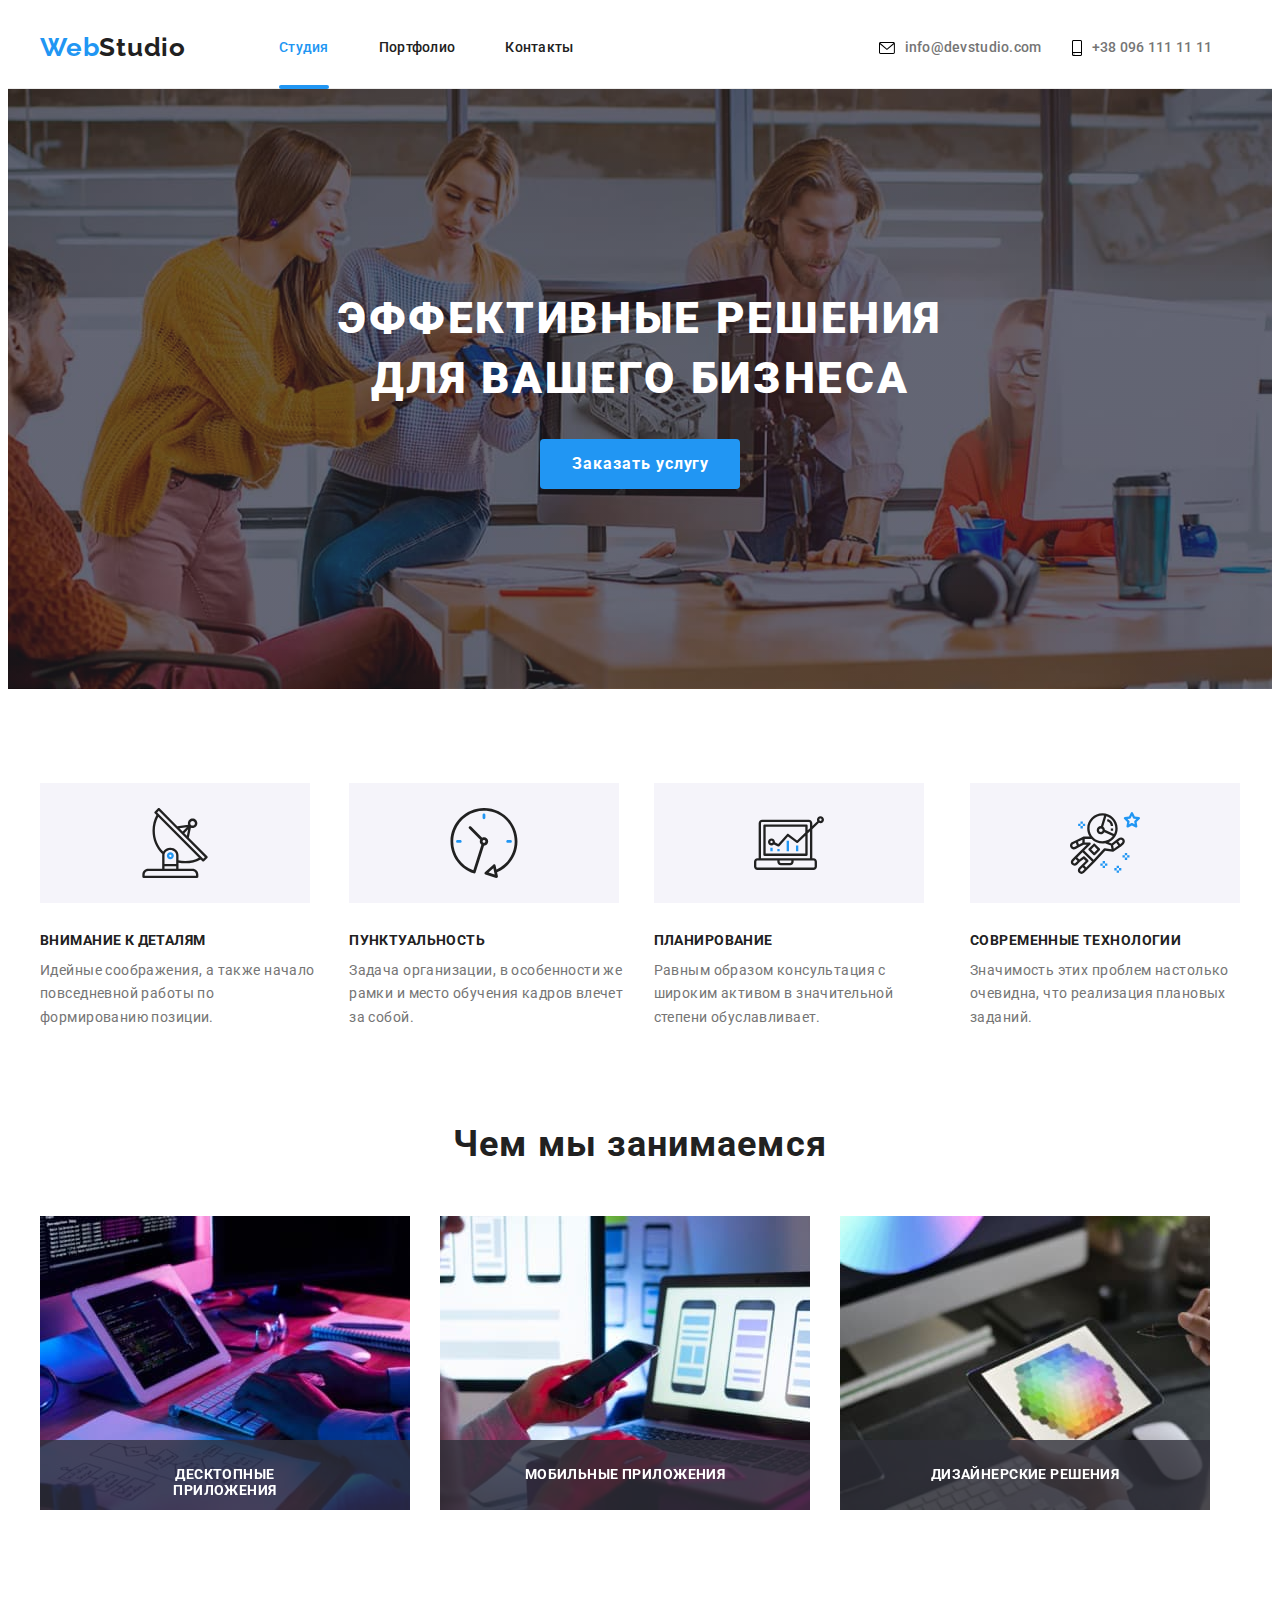
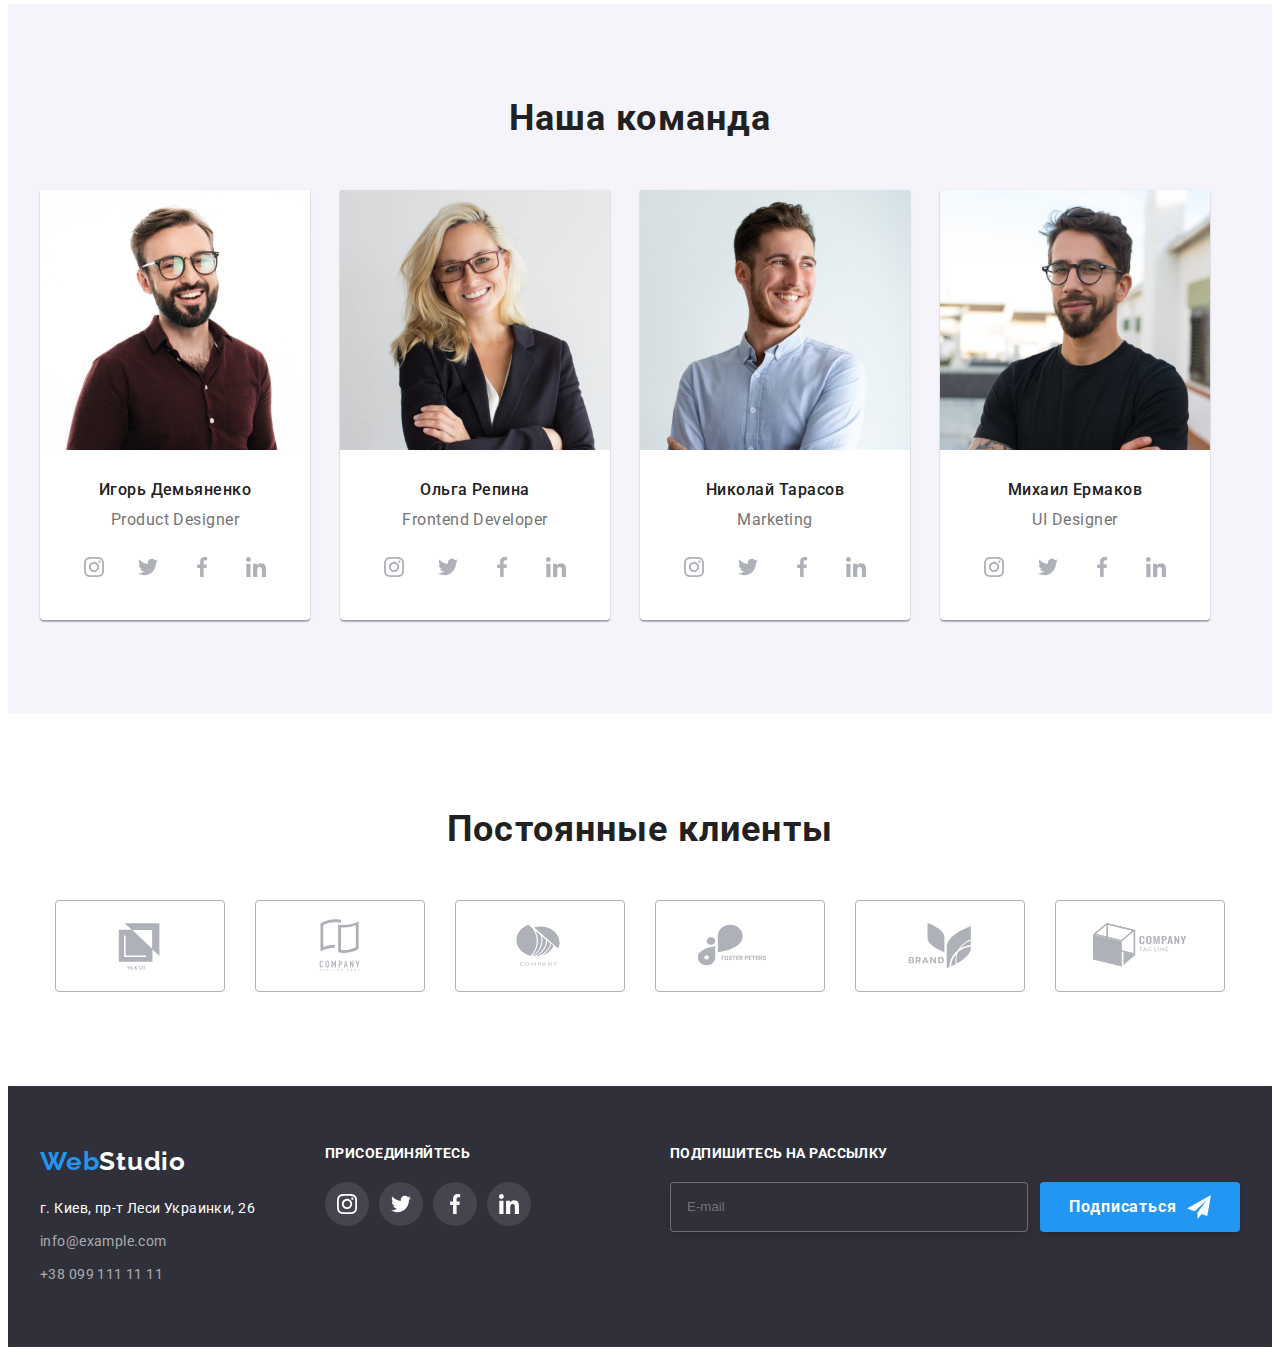
==== commit 9b968570: "Update index.html" ====
--- a/index.html
+++ b/index.html
@@ -56,14 +56,13 @@
             <button data-modal-open type="button" class="hero-btn btn" >Заказать услугу</button>
             <div class="backdrop is-hidden" data-modal>
                 <div class="modal">
-                    <P></P>
                     <button data-modal-close class="hero-close">
-                        <span class="hero-link"><svg class="hero-soc-icon" width="30" height="30">
+                        <svg class="hero-soc-icon" width="30" height="30">
                             <use href="./images/symbol-defs5.svg#icon-modal-1"></use>
-                        </svg></span>
+                        </svg>
                     </button>
                     <p class="modal-title">Оставьте свои данные, мы вам перезвоним</p>
-                    <form class="modal-form" >
+                    <form class="modal-forms" >
                         <div class="modal-form">
                       <label class="input-text" for="user-name">Имя</label>
                       <div class="input-wrap">
@@ -108,7 +107,7 @@
                     </svg>
                     </div>
                     </div>
-                    <div class="modal-form">
+                    <div class="modal-form2">
                         <label class="input-text1" for="user-coment">Комментарий</label>
                         <textarea  
                         placeholder="Введите текст"
@@ -128,7 +127,7 @@
         <use href="./images/symbol-defs8.svg#icon-check2"></use>
     </svg>
                </span>
-                    Соглашаюсь с рассылкой и принимаю <span class="modal-text-span">Условия договора</span>
+                    Соглашаюсь с рассылкой и принимаю <a href="" class="modal-text-span">Условия договора</a>
                 
                 </label>
                         </div>
@@ -493,7 +492,7 @@
         </ul>
         </div>
 <div class="footer-flax3">
-    <label class="footer-text1" for="user-email1">Подпишитесь на рассылку</label>
+    <h2 class="footer-text1">Подпишитесь на рассылку</h2>
     <div class="footer-flax4">
        <div class="footer-input-mail">
         <input type="email"
@@ -509,9 +508,6 @@
     </div>
     </div>
 
-
-
-
         </div>
     </footer>
     <script src="./js/modal.js"></script>
--- a/css/styles.css
+++ b/css/styles.css
@@ -254,6 +254,7 @@
   margin: -1px;
 }
 
+
 .header-link {
   font-weight: 500;
   font-size: 14px;
@@ -328,6 +329,8 @@
 }
 
 
+
+
 .backdrop{
   position: fixed;
   width: 100%;
@@ -383,21 +386,102 @@
 }
 .modal-text-span{
   color: var(--accent-color);
-}
-
-.modal-lable{
-    width: 400.62px;
-    height: 24px;
-    font-family: 'Roboto';
-    font-style: normal;
-    font-weight: 400;
-    font-size: 14px;
-    line-height: 1.71;
-    letter-spacing: 0.03em;
-    color:var(--second-title-color);
-   
-
-}
+  
+  
+}
+
+
+.modal-text-span{
+  position: relative;
+  margin-left: 3px;
+}
+
+.modal-lable .modal-span{
+content: '';
+width: 16px;
+height: 15px;
+border: 2px solid var(--first-title-color);
+border-radius: 2px;
+margin-right: 7px;
+transition-timing-function: var(--timing-funtion);
+transition-duration: 250ms;
+transition-property: border-color, background-color;
+}
+
+
+
+
+.modal-lable {
+  height: 24px;
+  font-family: 'Roboto';
+  font-style: normal;
+  font-weight: 400;
+  font-size: 14px;
+  line-height: 1.71;
+  letter-spacing: 0.03em;
+  color: var(--second-title-color);
+  display: flex;
+  align-items: center;
+  justify-content: center;
+    transition-timing-function: var(--timing-funtion);
+    transition-duration: 250ms;
+    transition-property: fill;
+}
+
+.icon-check{
+ 
+  display: flex;
+  justify-content: center;
+  align-items: center;
+  transition-timing-function: var(--timing-funtion);
+  transition-duration: 250ms;
+  transition-property: fill;
+ 
+}
+.footer-input-mail{
+  margin-right: 12px; 
+}
+
+
+.modal-check:hover+.modal-lable .modal-span {
+  border-color: var(--accent-color);
+  transition-timing-function: var(--timing-funtion);
+  transition-duration: 250ms;
+  transition-property: border-color, background-color;
+}
+  .modal-check:focus+.modal-lable .modal-span {
+    border-color: var(--accent-color);
+    transition-timing-function: var(--timing-funtion);
+    transition-duration: 250ms;
+    transition-property: border-color, background-color;
+  }
+
+
+
+.modal-check:checked + .modal-lable .modal-span{
+  background-color: var(--accent-color);
+  border-color: var(--accent-color);
+  transition-timing-function: var(--timing-funtion);
+  transition-duration: 250ms;
+  transition-property: border-color,background-color;
+}
+.modal-check:checked + .modal-lable + .icon-check{
+  fill: var(--accent-color);
+  display: flex;
+  align-items: center;
+  justify-content: center;
+  transition-timing-function: var(--timing-funtion);
+  transition-duration: 250ms;
+  transition-property: fill;
+ 
+}
+.modal-form1 {
+  display: flex;
+  justify-content: center;
+  align-items: center;
+  margin-bottom: 30px;
+}
+
 .input-text1{
   display: block;
   width: 80px;
@@ -412,9 +496,24 @@
   line-height: 1.17;
   
   letter-spacing: 0.01em;
+  transition-timing-function: var(--timing-funtion);
+  transition-duration: 250ms;
+  transition-property: border-color;
+}
+.modal-text:hover{
+  border-color: var(--accent-color);
+  transition-timing-function: var(--timing-funtion);
+  transition-duration: 250ms;
+  transition-property: border-color;
+}
+.modal-text:focus {
+  border-color: var(--accent-color);
+  transition-timing-function: var(--timing-funtion);
+  transition-duration: 250ms;
+  transition-property: border-color;
 }
 .modal-text{
-
+  outline: transparent;
   color: var(--second-title-color);
   width: 448px;
   height: 120px; 
@@ -422,22 +521,64 @@
   box-sizing: border-box;
   border-radius: 4px;
   padding: 12px 16px;
-  resize: none;
-  
- 
-}
+  resize: none; 
+  transition-timing-function: var(--timing-funtion);
+  transition-duration: 250ms;
+  transition-property: border-color;
+}
+
 .modal-form{
 margin-bottom: 10px;
 }
+.modal-form2{
+  margin-bottom: 20px;
+}
+
 .modal-input{
-  width: 448px;
+  outline: transparent;
+  width: 100%;
   height: 40px;  
   border: 1px solid rgba(33, 33, 33, 0.2);
   box-sizing: border-box;
   border-radius: 4px;
   background-color: transparent;
-  
-}
+  padding-left: 42px;
+  transition-timing-function: var(--timing-funtion);
+  transition-duration: 250ms;
+  transition-property: border-color;
+  
+    
+}
+.modal-input:hover{
+  border-color: var(--accent-color);
+  transition-timing-function: var(--timing-funtion);
+  transition-duration: 250ms;
+  transition-property: border-color;
+  cursor: pointer;
+}
+.modal-input:focus {
+  border-color: var(--accent-color);
+  transition-timing-function: var(--timing-funtion);
+  transition-duration: 250ms;
+  transition-property: border-color;
+  cursor: pointer;
+}
+
+.modal-input:hover + .input-icon{
+  fill: var(--accent-color);
+  transition-timing-function: var(--timing-funtion);
+  transition-duration: 250ms;
+  transition-property: fill;
+  cursor: pointer;
+}
+.modal-input:focus+.input-icon {
+  fill: var(--accent-color);
+  transition-timing-function: var(--timing-funtion);
+  transition-duration: 250ms;
+  transition-property: fill;
+  cursor: pointer;
+}
+
 
 
 .modal-btn{
@@ -455,6 +596,22 @@
   align-items: center;
   justify-content: center;
    margin-left: 124px;
+  box-shadow: 0px 4px 4px rgba(0, 0, 0, 0.15);
+  border-radius: 4px;
+  cursor: pointer;
+  border: none;
+}
+.input-wrap{
+  position: relative;
+}
+.input-icon{
+  position: absolute;
+  left: 15px;
+  top: 50%;
+  transform: translateY(-50%);
+  transition-timing-function: var(--timing-funtion);
+  transition-duration: 250ms;
+  transition-property: fill;
 }
 .modal-title{
  
@@ -494,6 +651,8 @@
 }
 
 .hero-close{
+  outline: transparent;
+  display: flex;
   position: absolute;
   width: 30px;
   height: 30px;
@@ -504,10 +663,41 @@
   border-radius: 50%;
   background: #FFFFFF;
   cursor: pointer;
-  
-
-
-}
+  transition-timing-function: var(--timing-funtion);
+  transition-duration: 250ms;
+  transition-property: fill;
+
+}
+.hero-close:hover .hero-soc-icon{
+  fill: var(--accent-color);
+ 
+ 
+}
+.hero-close:focus .hero-soc-icon {
+  fill: var(--accent-color);
+ 
+}
+.hero-soc-icon:hover {
+  fill: var(--accent-color);
+  transition-timing-function: var(--timing-funtion);
+  transition-duration: 250ms;
+  transition-property: fill;
+}
+.hero-soc-icon:focus {
+  fill: var(--accent-color);
+  transition-timing-function: var(--timing-funtion);
+  transition-duration: 250ms;
+  transition-property: fill;
+}
+.hero-soc-icon {
+  display: flex;
+  justify-content: center;
+  align-items: center;
+  transition-timing-function: var(--timing-funtion);
+  transition-duration: 250ms;
+  transition-property: fill;
+}
+
 .hero-link{
 display: flex;
 }
@@ -838,7 +1028,7 @@
 
 .footer__container {
   display: flex;
-  align-items: baseline;
+ 
 }
 
 .footer-logo-web {
@@ -1002,18 +1192,12 @@
 .footer-flax4{
  display: flex;
  align-items:center;
-  width: 358px;
   height: 50px;
   margin-top: 20px;
-  padding-left: 16px;
-  
-  
-  border: 1px solid rgba(255, 255, 255, 0.3);
-  box-sizing: border-box;
-  filter: drop-shadow(0px 4px 4px rgba(0, 0, 0, 0.15));
-  border-radius: 4px;
+
 }
 .footer-btn{
+
  
   font-family: 'Roboto';
   font-style: normal;
@@ -1024,22 +1208,41 @@
   letter-spacing: 0.06em;
   
   color: #FFFFFF;
-  width: 200px;
-  height: 50px;
-  margin-left: 10px;
+width: 200px;
+height: 50px;
+
+  display: flex;
+  justify-content: center;
+  align-items: center;
+
   
 
   
   background: var(--accent-color);
   box-shadow: 0px 4px 4px rgba(0, 0, 0, 0.15);
   border-radius: 4px;
-  
-  
+  border: none;
+  
+  
+}
+.footer-btn-icon{
+  margin-left: 10px;
 }
 .footer-flax3{
-  margin-left: 93px;
+  margin-left: auto;
  display: block;
  
+}
+.modal-footer-input{
+color: var(--first-btn-color);
+width: 358px;
+height: 50px;
+border: 1px solid rgba(255, 255, 255, 0.3);
+box-sizing: border-box;
+filter: drop-shadow(0px 4px 4px rgba(0, 0, 0, 0.15));
+border-radius: 4px;
+background: #2F303A;
+padding-left: 16px;
 }
 
 
